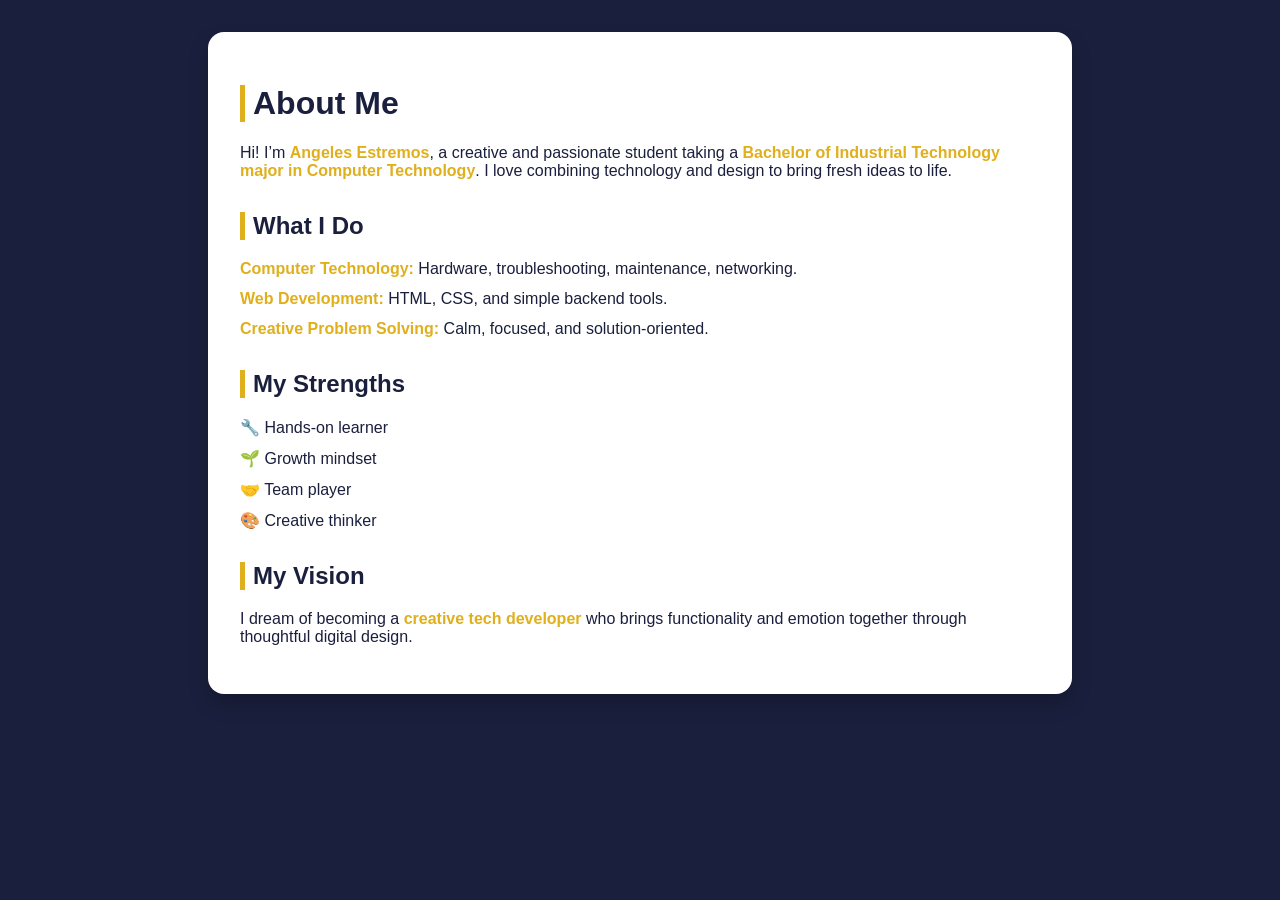
==== about.html @ a6e63833 "Create about.html" ====
<!DOCTYPE html>
<html lang="en">
<head>
  <meta charset="UTF-8" />
  <meta name="viewport" content="width=device-width, initial-scale=1.0"/>
  <title>About Me - Angeles Estremos</title>
  <style>
    :root {
      --navy: #1a1f3d;
      --mustard: hwb(45 11% 12%);
      --white: hsl(0, 0%, 100%);
    }

    body {
      font-family: 'Segoe UI', sans-serif;
      background-color: var(--navy);
      color: var(--white);
      margin: 0;
      padding: 2rem;
      display: flex;
      justify-content: center;
    }

    .container {
      max-width: 800px;
      width: 100%;
      background-color: var(--white);
      color: var(--navy);
      border-radius: 16px;
      padding: 2rem;
      box-shadow: 0 10px 20px rgba(0,0,0,0.2);
    }

    h1, h2 {
      color: var(--navy);
      border-left: 5px solid var(--mustard);
      padding-left: 0.5rem;
    }

    ul {
      list-style: none;
      padding: 0;
      margin: 0;
    }

    li {
      margin-bottom: 0.75rem;
    }

    strong {
      color: var(--mustard);
    }

    .section {
      margin-top: 2rem;
    }

    .contact {
      background-color: var(--mustard);
      color: var(--navy);
      padding: 1rem;
      border-radius: 12px;
      margin-top: 2rem;
    }

    .contact p, .contact li {
      color: var(--navy);
    }

    a {
      text-decoration: none;
      color: var(--navy);
      font-weight: bold;
    }

    a:hover {
      text-decoration: underline;
    }
  </style>
</head>
<body>
  <div class="container">
    <h1>About Me <span style="color: var(--mustard);"></span></h1>
    <p>
      Hi! I’m <strong>Angeles Estremos</strong>, a creative and passionate student taking a 
      <strong>Bachelor of Industrial Technology major in Computer Technology</strong>. I love combining 
      technology and design to bring fresh ideas to life.
    </p>

    <div class="section">
      <h2>What I Do</h2>
      <ul>
        <li><strong>Computer Technology:</strong> Hardware, troubleshooting, maintenance, networking.</li>
        <li><strong>Web Development:</strong> HTML, CSS, and simple backend tools.</li>
        <li><strong>Creative Problem Solving:</strong> Calm, focused, and solution-oriented.</li>
      </ul>
    </div>

    <div class="section">
      <h2>My Strengths</h2>
      <ul>
        <li>🔧 Hands-on learner</li>
        <li>🌱 Growth mindset</li>
        <li>🤝 Team player</li>
        <li>🎨 Creative thinker</li>
      </ul>
    </div>

    <div class="section">
      <h2>My Vision</h2>
      <p>
        I dream of becoming a <strong>creative tech developer</strong> who brings functionality and 
        emotion together through thoughtful digital design.
      </p>
    </div>
    </div>
  </div>
</body>
</html>
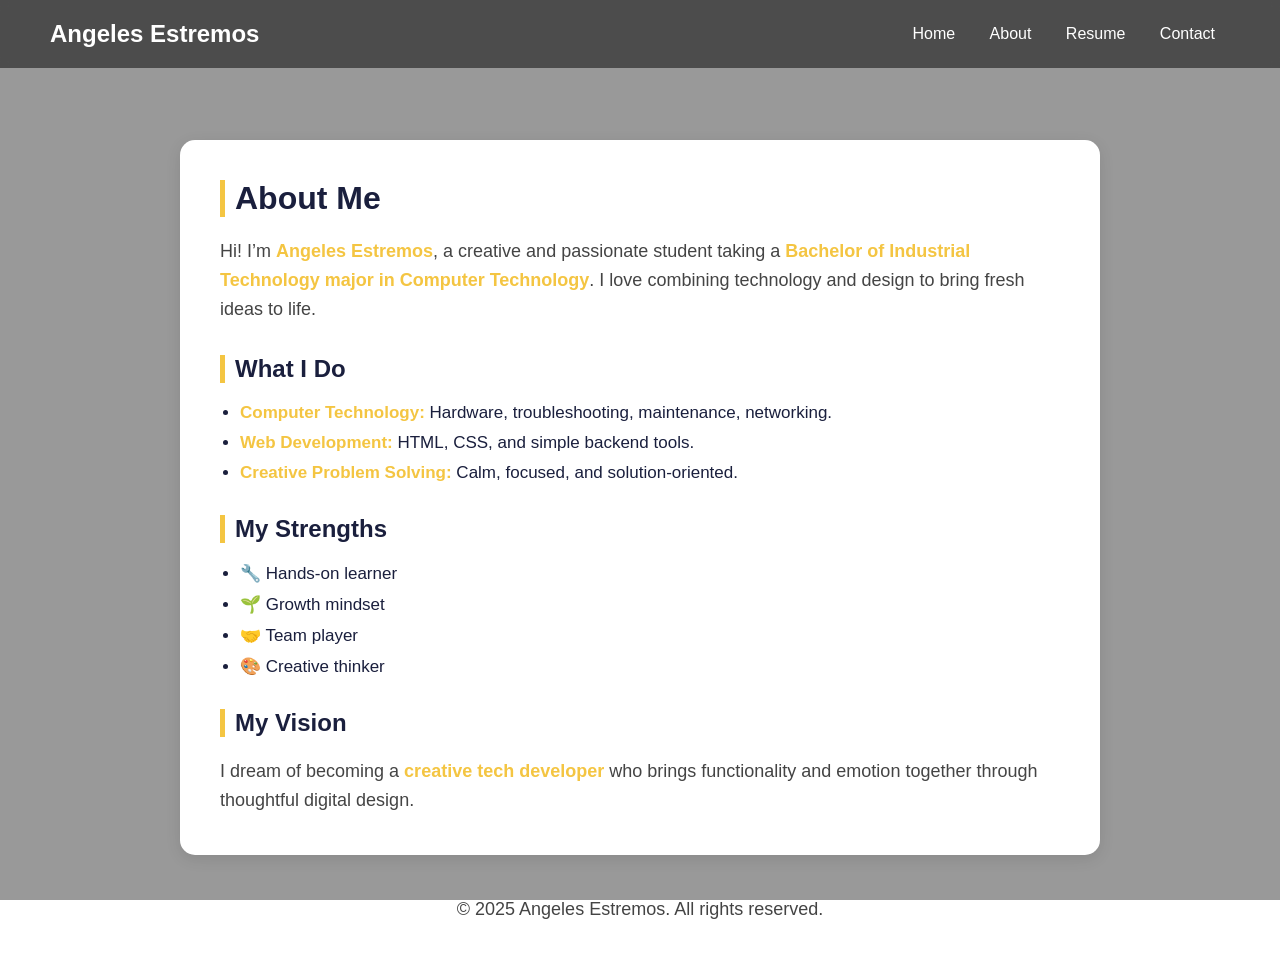
==== commit eb1c2488: "Update about.html" ====
--- a/about.html
+++ b/about.html
@@ -5,115 +5,228 @@
   <meta name="viewport" content="width=device-width, initial-scale=1.0"/>
   <title>About Me - Angeles Estremos</title>
   <style>
-    :root {
-      --navy: #1a1f3d;
-      --mustard: hwb(45 11% 12%);
-      --white: hsl(0, 0%, 100%);
+    * {
+      margin: 0;
+      padding: 0;
+      box-sizing: border-box;
+      font-family: 'Segoe UI', Tahoma, Geneva, Verdana, sans-serif;
+    }
+
+    html, body {
+      height: 100%;
     }
 
     body {
-      font-family: 'Segoe UI', sans-serif;
-      background-color: var(--navy);
-      color: var(--white);
-      margin: 0;
-      padding: 2rem;
+      background: url('https://i.ibb.co/xqNK5LQX/sitecover.png') no-repeat center center fixed;
+      background-size: cover;
+      overflow-x: hidden;
+      color: #333;
+    }
+
+    body::after {
+      content: "";
+      background-color: rgba(0, 0, 0, 0.4);
+      position: fixed;
+      top: 0;
+      left: 0;
+      width: 100%;
+      height: 100%;
+      z-index: -1;
+    }
+
+    header {
       display: flex;
-      justify-content: center;
-    }
-
-    .container {
-      max-width: 800px;
+      justify-content: space-between;
+      align-items: center;
+      padding: 20px 50px;
+      background-color: rgba(0, 0, 0, 0.5);
+      position: fixed;
+      top: 0;
       width: 100%;
-      background-color: var(--white);
-      color: var(--navy);
-      border-radius: 16px;
-      padding: 2rem;
-      box-shadow: 0 10px 20px rgba(0,0,0,0.2);
-    }
-
-    h1, h2 {
-      color: var(--navy);
-      border-left: 5px solid var(--mustard);
-      padding-left: 0.5rem;
+      z-index: 10;
+      backdrop-filter: blur(5px);
+    }
+
+    header h1 {
+      font-size: 24px;
+      font-weight: 600;
+      color: white;
+      padding-left: 0; /* No left padding for yellow line */
+      border: none;     /* Remove border for header title */
+    }
+
+    nav a {
+      margin: 0 15px;
+      color: white;
+      text-decoration: none;
+      font-size: 16px;
+      transition: color 0.3s ease;
+    }
+
+    nav a:hover {
+      color: #00ffc8;
+    }
+
+    #page-content {
+      padding: 140px 20px 40px;
+      max-width: 960px;
+      margin: auto;
+      opacity: 0;
+      transform: translateY(30px);
+      transition: all 0.6s ease;
+    }
+
+    body.loaded #page-content {
+      opacity: 1;
+      transform: translateY(0);
+    }
+
+    .white-container {
+      background-color: white;
+      padding: 40px;
+      border-radius: 15px;
+      box-shadow: 0 4px 15px rgba(0, 0, 0, 0.1);
+      color: #1a1f3d;
+      position: relative;
+    }
+
+    .white-container h1,
+    .white-container h2 {
+      color: #1a1f3d;
+      border-left: 5px solid #f4c542;
+      padding-left: 10px;
+      margin-bottom: 20px;
+    }
+
+    p {
+      font-size: 18px;
+      line-height: 1.6;
+      color: #444;
     }
 
     ul {
-      list-style: none;
-      padding: 0;
-      margin: 0;
+      padding-left: 20px;
+      margin-top: 10px;
     }
 
     li {
-      margin-bottom: 0.75rem;
+      font-size: 17px;
+      margin-bottom: 10px;
     }
 
     strong {
-      color: var(--mustard);
+      color: #f4c542;
     }
 
     .section {
       margin-top: 2rem;
     }
 
-    .contact {
-      background-color: var(--mustard);
-      color: var(--navy);
-      padding: 1rem;
-      border-radius: 12px;
+    .contact-section {
       margin-top: 2rem;
     }
 
-    .contact p, .contact li {
-      color: var(--navy);
-    }
-
-    a {
-      text-decoration: none;
-      color: var(--navy);
-      font-weight: bold;
-    }
-
-    a:hover {
-      text-decoration: underline;
+    .contact-section p {
+      font-size: 18px;
+      margin-bottom: 8px;
+      color: #1a1f3d;
+    }
+
+    footer {
+      text-align: center;
+      font-size: 13px;
+      color: #ccc;
+      margin-top: 40px;
+    }
+
+    @media (max-width: 768px) {
+      header {
+        flex-direction: column;
+        align-items: flex-start;
+        padding: 15px 25px;
+      }
+
+      nav {
+        margin-top: 10px;
+      }
+
+      .white-container {
+        padding: 20px;
+      }
+
+      .white-container h1 {
+        font-size: 28px;
+      }
+
+      .white-container h2 {
+        font-size: 22px;
+      }
+
+      p, li {
+        font-size: 16px;
+      }
     }
   </style>
 </head>
 <body>
-  <div class="container">
-    <h1>About Me <span style="color: var(--mustard);"></span></h1>
-    <p>
-      Hi! I’m <strong>Angeles Estremos</strong>, a creative and passionate student taking a 
-      <strong>Bachelor of Industrial Technology major in Computer Technology</strong>. I love combining 
-      technology and design to bring fresh ideas to life.
-    </p>
-
-    <div class="section">
-      <h2>What I Do</h2>
-      <ul>
-        <li><strong>Computer Technology:</strong> Hardware, troubleshooting, maintenance, networking.</li>
-        <li><strong>Web Development:</strong> HTML, CSS, and simple backend tools.</li>
-        <li><strong>Creative Problem Solving:</strong> Calm, focused, and solution-oriented.</li>
-      </ul>
+
+  <header>
+    <h1>Angeles Estremos</h1>
+    <nav>
+      <a href="index.html">Home</a>
+      <a href="about.html">About</a>
+      <a href="resume.html">Resume</a>
+      <a href="contact.html">Contact</a>
+    </nav>
+  </header>
+
+  <div id="page-content">
+    <div class="white-container">
+      <h1>About Me</h1>
+      <p>
+        Hi! I’m <strong>Angeles Estremos</strong>, a creative and passionate student taking a
+        <strong>Bachelor of Industrial Technology major in Computer Technology</strong>. I love combining
+        technology and design to bring fresh ideas to life.
+      </p>
+
+      <div class="section">
+        <h2>What I Do</h2>
+        <ul>
+          <li><strong>Computer Technology:</strong> Hardware, troubleshooting, maintenance, networking.</li>
+          <li><strong>Web Development:</strong> HTML, CSS, and simple backend tools.</li>
+          <li><strong>Creative Problem Solving:</strong> Calm, focused, and solution-oriented.</li>
+        </ul>
+      </div>
+
+      <div class="section">
+        <h2>My Strengths</h2>
+        <ul>
+          <li>🔧 Hands-on learner</li>
+          <li>🌱 Growth mindset</li>
+          <li>🤝 Team player</li>
+          <li>🎨 Creative thinker</li>
+        </ul>
+      </div>
+
+      <div class="section">
+        <h2>My Vision</h2>
+        <p>
+          I dream of becoming a <strong>creative tech developer</strong> who brings functionality and
+          emotion together through thoughtful digital design.
+        </p>
+      </div>
     </div>
 
-    <div class="section">
-      <h2>My Strengths</h2>
-      <ul>
-        <li>🔧 Hands-on learner</li>
-        <li>🌱 Growth mindset</li>
-        <li>🤝 Team player</li>
-        <li>🎨 Creative thinker</li>
-      </ul>
-    </div>
-
-    <div class="section">
-      <h2>My Vision</h2>
-      <p>
-        I dream of becoming a <strong>creative tech developer</strong> who brings functionality and 
-        emotion together through thoughtful digital design.
-      </p>
-    </div>
-    </div>
+    <footer>
+      <p>&copy; 2025 Angeles Estremos. All rights reserved.</p>
+    </footer>
   </div>
+
+  <script>
+    window.addEventListener("load", () => {
+      document.body.classList.add("loaded");
+    });
+  </script>
+
 </body>
 </html>
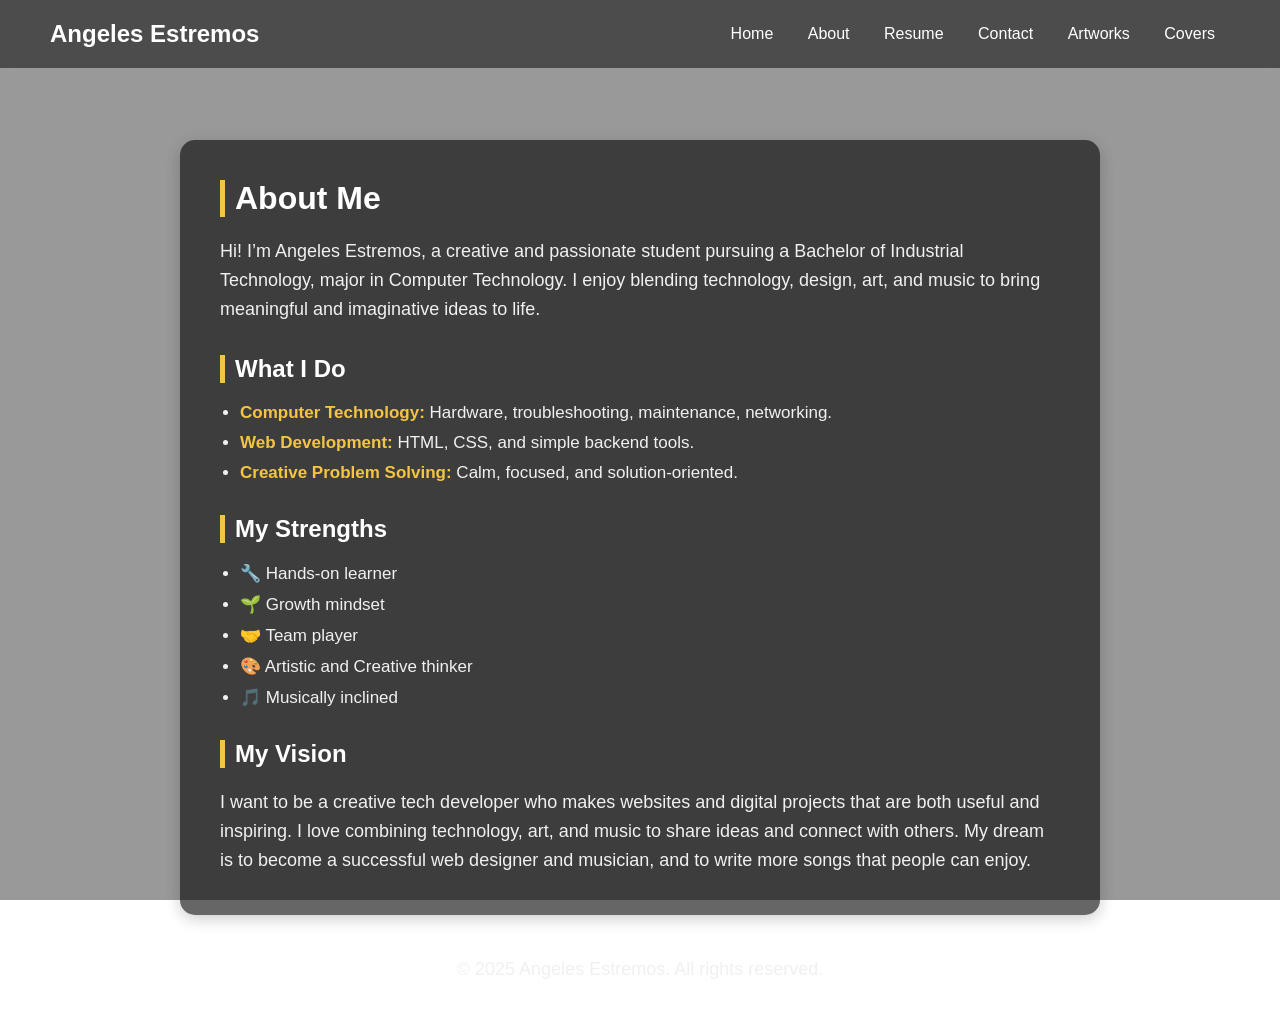
==== commit 07e4ea0d: "Update about.html" ====
--- a/about.html
+++ b/about.html
@@ -20,7 +20,7 @@
       background: url('https://i.ibb.co/xqNK5LQX/sitecover.png') no-repeat center center fixed;
       background-size: cover;
       overflow-x: hidden;
-      color: #333;
+      color: #fff;
     }
 
     body::after {
@@ -51,8 +51,6 @@
       font-size: 24px;
       font-weight: 600;
       color: white;
-      padding-left: 0; /* No left padding for yellow line */
-      border: none;     /* Remove border for header title */
     }
 
     nav a {
@@ -82,17 +80,17 @@
     }
 
     .white-container {
-      background-color: white;
+      background-color: rgba(0, 0, 0, 0.6); /* Changed from white to transparent black */
       padding: 40px;
       border-radius: 15px;
-      box-shadow: 0 4px 15px rgba(0, 0, 0, 0.1);
-      color: #1a1f3d;
+      box-shadow: 0 4px 15px rgba(0, 0, 0, 0.2);
+      color: #fff;
       position: relative;
     }
 
     .white-container h1,
     .white-container h2 {
-      color: #1a1f3d;
+      color: #fff;
       border-left: 5px solid #f4c542;
       padding-left: 10px;
       margin-bottom: 20px;
@@ -101,7 +99,7 @@
     p {
       font-size: 18px;
       line-height: 1.6;
-      color: #444;
+      color: #f0f0f0;
     }
 
     ul {
@@ -112,6 +110,7 @@
     li {
       font-size: 17px;
       margin-bottom: 10px;
+      color: #f0f0f0;
     }
 
     strong {
@@ -129,7 +128,7 @@
     .contact-section p {
       font-size: 18px;
       margin-bottom: 8px;
-      color: #1a1f3d;
+      color: #f0f0f0;
     }
 
     footer {
@@ -177,6 +176,8 @@
       <a href="about.html">About</a>
       <a href="resume.html">Resume</a>
       <a href="contact.html">Contact</a>
+      <a href="artworks.html">Artworks</a>
+      <a href="covers.html">Covers</a>
     </nav>
   </header>
 
@@ -184,9 +185,7 @@
     <div class="white-container">
       <h1>About Me</h1>
       <p>
-        Hi! I’m <strong>Angeles Estremos</strong>, a creative and passionate student taking a
-        <strong>Bachelor of Industrial Technology major in Computer Technology</strong>. I love combining
-        technology and design to bring fresh ideas to life.
+        Hi! I’m Angeles Estremos, a creative and passionate student pursuing a Bachelor of Industrial Technology, major in Computer Technology. I enjoy blending technology, design, art, and music to bring meaningful and imaginative ideas to life.
       </p>
 
       <div class="section">
@@ -204,15 +203,15 @@
           <li>🔧 Hands-on learner</li>
           <li>🌱 Growth mindset</li>
           <li>🤝 Team player</li>
-          <li>🎨 Creative thinker</li>
+          <li>🎨 Artistic and Creative thinker</li>
+          <li>🎵 Musically inclined</li>
         </ul>
       </div>
 
       <div class="section">
         <h2>My Vision</h2>
         <p>
-          I dream of becoming a <strong>creative tech developer</strong> who brings functionality and
-          emotion together through thoughtful digital design.
+          I want to be a creative tech developer who makes websites and digital projects that are both useful and inspiring. I love combining technology, art, and music to share ideas and connect with others. My dream is to become a successful web designer and musician, and to write more songs that people can enjoy.
         </p>
       </div>
     </div>
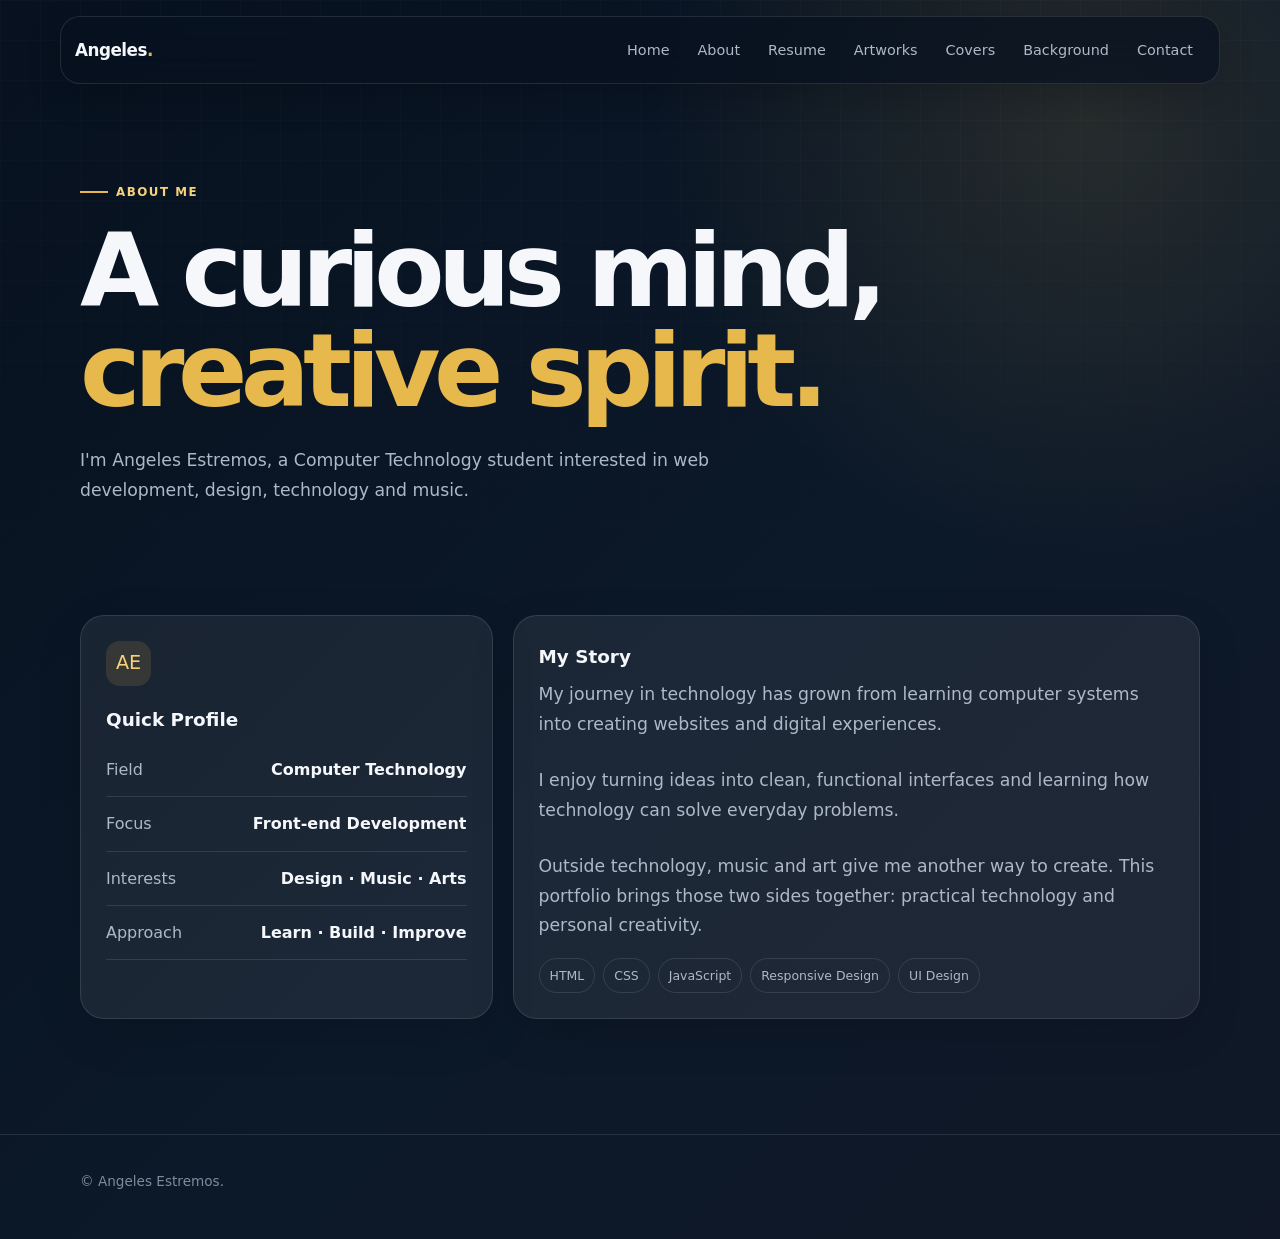
==== commit 765805a3: "Angeles" ====
--- a/about.html
+++ b/about.html
@@ -1,231 +1,173 @@
 <!DOCTYPE html>
 <html lang="en">
+
 <head>
-  <meta charset="UTF-8" />
-  <meta name="viewport" content="width=device-width, initial-scale=1.0"/>
-  <title>About Me - Angeles Estremos</title>
-  <style>
-    * {
-      margin: 0;
-      padding: 0;
-      box-sizing: border-box;
-      font-family: 'Segoe UI', Tahoma, Geneva, Verdana, sans-serif;
-    }
+    <meta charset="UTF-8">
+    <meta name="viewport" content="width=device-width, initial-scale=1.0">
 
-    html, body {
-      height: 100%;
-    }
+    <title>About — Angeles Estremos</title>
 
-    body {
-      background: url('https://i.ibb.co/xqNK5LQX/sitecover.png') no-repeat center center fixed;
-      background-size: cover;
-      overflow-x: hidden;
-      color: #fff;
-    }
+    <meta name="description"
+        content="Learn more about Angeles Estremos, his background, interests, technology skills and creative work.">
 
-    body::after {
-      content: "";
-      background-color: rgba(0, 0, 0, 0.4);
-      position: fixed;
-      top: 0;
-      left: 0;
-      width: 100%;
-      height: 100%;
-      z-index: -1;
-    }
+    <link rel="stylesheet" href="style.css">
+</head>
 
-    header {
-      display: flex;
-      justify-content: space-between;
-      align-items: center;
-      padding: 20px 50px;
-      background-color: rgba(0, 0, 0, 0.5);
-      position: fixed;
-      top: 0;
-      width: 100%;
-      z-index: 10;
-      backdrop-filter: blur(5px);
-    }
-
-    header h1 {
-      font-size: 24px;
-      font-weight: 600;
-      color: white;
-    }
-
-    nav a {
-      margin: 0 15px;
-      color: white;
-      text-decoration: none;
-      font-size: 16px;
-      transition: color 0.3s ease;
-    }
-
-    nav a:hover {
-      color: #00ffc8;
-    }
-
-    #page-content {
-      padding: 140px 20px 40px;
-      max-width: 960px;
-      margin: auto;
-      opacity: 0;
-      transform: translateY(30px);
-      transition: all 0.6s ease;
-    }
-
-    body.loaded #page-content {
-      opacity: 1;
-      transform: translateY(0);
-    }
-
-    .white-container {
-      background-color: rgba(0, 0, 0, 0.6); /* Changed from white to transparent black */
-      padding: 40px;
-      border-radius: 15px;
-      box-shadow: 0 4px 15px rgba(0, 0, 0, 0.2);
-      color: #fff;
-      position: relative;
-    }
-
-    .white-container h1,
-    .white-container h2 {
-      color: #fff;
-      border-left: 5px solid #f4c542;
-      padding-left: 10px;
-      margin-bottom: 20px;
-    }
-
-    p {
-      font-size: 18px;
-      line-height: 1.6;
-      color: #f0f0f0;
-    }
-
-    ul {
-      padding-left: 20px;
-      margin-top: 10px;
-    }
-
-    li {
-      font-size: 17px;
-      margin-bottom: 10px;
-      color: #f0f0f0;
-    }
-
-    strong {
-      color: #f4c542;
-    }
-
-    .section {
-      margin-top: 2rem;
-    }
-
-    .contact-section {
-      margin-top: 2rem;
-    }
-
-    .contact-section p {
-      font-size: 18px;
-      margin-bottom: 8px;
-      color: #f0f0f0;
-    }
-
-    footer {
-      text-align: center;
-      font-size: 13px;
-      color: #ccc;
-      margin-top: 40px;
-    }
-
-    @media (max-width: 768px) {
-      header {
-        flex-direction: column;
-        align-items: flex-start;
-        padding: 15px 25px;
-      }
-
-      nav {
-        margin-top: 10px;
-      }
-
-      .white-container {
-        padding: 20px;
-      }
-
-      .white-container h1 {
-        font-size: 28px;
-      }
-
-      .white-container h2 {
-        font-size: 22px;
-      }
-
-      p, li {
-        font-size: 16px;
-      }
-    }
-  </style>
-</head>
 <body>
 
-  <header>
-    <h1>Angeles Estremos</h1>
-    <nav>
-      <a href="index.html">Home</a>
-      <a href="about.html">About</a>
-      <a href="resume.html">Resume</a>
-      <a href="contact.html">Contact</a>
-      <a href="artworks.html">Artworks</a>
-      <a href="covers.html">Covers</a>
+    <nav class="nav">
+
+        <div class="nav-inner">
+
+            <a class="logo" href="index.html">
+                Angeles<span>.</span>
+            </a>
+
+            <button class="menu" aria-label="Open menu">
+                ☰
+            </button>
+
+            <div class="nav-links">
+
+                <a href="index.html">Home</a>
+                <a href="about.html">About</a>
+                <a href="resume.html">Resume</a>
+                <a href="artsworks.html">Artworks</a>
+                <a href="covers.html">Covers</a>
+                <a href="background.html">Background</a>
+                <a href="contact.html">Contact</a>
+
+            </div>
+
+        </div>
+
     </nav>
-  </header>
 
-  <div id="page-content">
-    <div class="white-container">
-      <h1>About Me</h1>
-      <p>
-        Hi! I’m Angeles Estremos, a creative and passionate student pursuing a Bachelor of Industrial Technology, major in Computer Technology. I enjoy blending technology, design, art, and music to bring meaningful and imaginative ideas to life.
-      </p>
 
-      <div class="section">
-        <h2>What I Do</h2>
-        <ul>
-          <li><strong>Computer Technology:</strong> Hardware, troubleshooting, maintenance, networking.</li>
-          <li><strong>Web Development:</strong> HTML, CSS, and simple backend tools.</li>
-          <li><strong>Creative Problem Solving:</strong> Calm, focused, and solution-oriented.</li>
-        </ul>
-      </div>
+    <main>
 
-      <div class="section">
-        <h2>My Strengths</h2>
-        <ul>
-          <li>🔧 Hands-on learner</li>
-          <li>🌱 Growth mindset</li>
-          <li>🤝 Team player</li>
-          <li>🎨 Artistic and Creative thinker</li>
-          <li>🎵 Musically inclined</li>
-        </ul>
-      </div>
+        <section class="page-head container reveal">
 
-      <div class="section">
-        <h2>My Vision</h2>
-        <p>
-          I want to be a creative tech developer who makes websites and digital projects that are both useful and inspiring. I love combining technology, art, and music to share ideas and connect with others. My dream is to become a successful web designer and musician, and to write more songs that people can enjoy.
-        </p>
-      </div>
-    </div>
+            <div class="eyebrow">
+                About me
+            </div>
+
+            <h1>
+                A curious mind,
+                <br>
+                <em>creative spirit.</em>
+            </h1>
+
+            <p class="lead">
+                I'm Angeles Estremos, a Computer Technology student
+                interested in web development, design, technology
+                and music.
+            </p>
+
+        </section>
+
+
+        <section class="section container">
+
+            <div class="profile">
+
+
+                <div class="card">
+
+                    <div class="icon">
+                        AE
+                    </div>
+
+                    <h3>
+                        Quick Profile
+                    </h3>
+
+                    <div class="stat">
+                        <span>Field</span>
+                        <strong>Computer Technology</strong>
+                    </div>
+
+                    <div class="stat">
+                        <span>Focus</span>
+                        <strong>Front-end Development</strong>
+                    </div>
+
+                    <div class="stat">
+                        <span>Interests</span>
+                        <strong>Design · Music · Arts</strong>
+                    </div>
+
+                    <div class="stat">
+                        <span>Approach</span>
+                        <strong>Learn · Build · Improve</strong>
+                    </div>
+
+                </div>
+
+
+                <div class="card">
+
+                    <h3>
+                        My Story
+                    </h3>
+
+                    <p class="lead">
+                        My journey in technology has grown from learning
+                        computer systems into creating websites and
+                        digital experiences.
+                    </p>
+
+                    <br>
+
+                    <p class="lead">
+                        I enjoy turning ideas into clean, functional
+                        interfaces and learning how technology can solve
+                        everyday problems.
+                    </p>
+
+                    <br>
+
+                    <p class="lead">
+                        Outside technology, music and art give me another
+                        way to create. This portfolio brings those two
+                        sides together: practical technology and personal
+                        creativity.
+                    </p>
+
+
+                    <div class="tags">
+
+                        <span class="tag">HTML</span>
+                        <span class="tag">CSS</span>
+                        <span class="tag">JavaScript</span>
+                        <span class="tag">Responsive Design</span>
+                        <span class="tag">UI Design</span>
+
+                    </div>
+
+                </div>
+
+            </div>
+
+        </section>
+
+    </main>
+
 
     <footer>
-      <p>&copy; 2025 Angeles Estremos. All rights reserved.</p>
+
+        <div class="container">
+
+            © <span class="year"></span>
+            Angeles Estremos.
+
+        </div>
+
     </footer>
-  </div>
 
-  <script>
-    window.addEventListener("load", () => {
-      document.body.classList.add("loaded");
-    });
-  </script>
+
+    <script src="script.js"></script>
 
 </body>
+
 </html>
--- a/style.css
+++ b/style.css
@@ -0,0 +1,1205 @@
+:root {
+    --bg: #07111f;
+    --bg2: #0c1929;
+
+    --card: rgba(255, 255, 255, 0.065);
+    --card2: rgba(255, 255, 255, 0.095);
+
+    --text: #f5f7fb;
+    --muted: #aeb9c8;
+
+    --gold: #e7b84b;
+    --gold2: #f5d27b;
+
+    --line: rgba(255, 255, 255, 0.11);
+
+    --shadow: 0 24px 70px rgba(0, 0, 0, 0.28);
+
+    --radius: 24px;
+
+    --max: 1120px;
+}
+
+
+/* RESET */
+
+* {
+    box-sizing: border-box;
+    margin: 0;
+    padding: 0;
+}
+
+
+html {
+    scroll-behavior: smooth;
+}
+
+
+body {
+
+    font-family:
+        Inter,
+        ui-sans-serif,
+        system-ui,
+        -apple-system,
+        BlinkMacSystemFont,
+        "Segoe UI",
+        sans-serif;
+
+    background:
+
+        radial-gradient(
+            circle at 85% 10%,
+            rgba(231, 184, 75, 0.12),
+            transparent 28%
+        ),
+
+        linear-gradient(
+            135deg,
+            var(--bg),
+            var(--bg2) 55%,
+            #101827
+        );
+
+    color: var(--text);
+
+    min-height: 100vh;
+
+    line-height: 1.7;
+
+}
+
+
+/* GRID BACKGROUND */
+
+body::before {
+
+    content: "";
+
+    position: fixed;
+
+    inset: 0;
+
+    pointer-events: none;
+
+    background:
+
+        linear-gradient(
+            rgba(255,255,255,.018) 1px,
+            transparent 1px
+        ),
+
+        linear-gradient(
+            90deg,
+            rgba(255,255,255,.018) 1px,
+            transparent 1px
+        );
+
+    background-size: 40px 40px;
+
+    mask-image:
+        linear-gradient(
+            to bottom,
+            black,
+            transparent 85%
+        );
+
+}
+
+
+/* LINKS */
+
+a {
+
+    color: inherit;
+
+    text-decoration: none;
+
+}
+
+
+/* CONTAINER */
+
+.container {
+
+    width:
+        min(
+            calc(100% - 40px),
+            var(--max)
+        );
+
+    margin: auto;
+
+}
+
+
+/* NAVIGATION */
+
+.nav {
+
+    position: sticky;
+
+    top: 16px;
+
+    z-index: 20;
+
+    width:
+        min(
+            calc(100% - 28px),
+            1160px
+        );
+
+    margin: 16px auto 0;
+
+    padding: 12px 14px;
+
+    border:
+        1px solid var(--line);
+
+    background:
+        rgba(7,17,31,.72);
+
+    backdrop-filter:
+        blur(18px);
+
+    border-radius: 20px;
+
+    box-shadow:
+        0 12px 35px rgba(0,0,0,.18);
+
+}
+
+
+.nav-inner {
+
+    display: flex;
+
+    align-items: center;
+
+    justify-content: space-between;
+
+    gap: 20px;
+
+}
+
+
+.logo {
+
+    font-weight: 800;
+
+    letter-spacing: -.03em;
+
+    font-size: 1.05rem;
+
+}
+
+
+.logo span {
+
+    color: var(--gold);
+
+}
+
+
+.nav-links {
+
+    display: flex;
+
+    gap: 4px;
+
+    align-items: center;
+
+}
+
+
+.nav-links a {
+
+    padding: 9px 12px;
+
+    border-radius: 12px;
+
+    color: var(--muted);
+
+    font-size: .9rem;
+
+    transition: .2s;
+
+}
+
+
+.nav-links a:hover,
+.nav-links a.active {
+
+    color: var(--text);
+
+    background:
+        rgba(255,255,255,.08);
+
+}
+
+
+.menu {
+
+    display: none;
+
+    border:
+        1px solid var(--line);
+
+    background: transparent;
+
+    color: white;
+
+    border-radius: 10px;
+
+    padding: 8px 10px;
+
+    font-size: 1.1rem;
+
+}
+
+
+/* HERO */
+
+.hero {
+
+    padding:
+        100px 0 75px;
+
+    display: grid;
+
+    grid-template-columns:
+        1.35fr .65fr;
+
+    gap: 55px;
+
+    align-items: center;
+
+}
+
+
+/* EYEBROW */
+
+.eyebrow {
+
+    display: inline-flex;
+
+    align-items: center;
+
+    gap: 8px;
+
+    color: var(--gold2);
+
+    font-weight: 700;
+
+    text-transform: uppercase;
+
+    letter-spacing: .13em;
+
+    font-size: .74rem;
+
+    margin-bottom: 18px;
+
+}
+
+
+.eyebrow::before {
+
+    content: "";
+
+    width: 28px;
+
+    height: 2px;
+
+    background: var(--gold);
+
+}
+
+
+/* HEADINGS */
+
+h1 {
+
+    font-size:
+        clamp(
+            3.1rem,
+            8vw,
+            6.4rem
+        );
+
+    line-height: .98;
+
+    letter-spacing: -.065em;
+
+    margin-bottom: 25px;
+
+}
+
+
+h1 em {
+
+    font-style: normal;
+
+    color: var(--gold);
+
+}
+
+
+h2 {
+
+    font-size:
+        clamp(
+            2rem,
+            4vw,
+            3.2rem
+        );
+
+    line-height: 1.05;
+
+    letter-spacing: -.045em;
+
+    margin-bottom: 14px;
+
+}
+
+
+h3 {
+
+    font-size: 1.15rem;
+
+    margin-bottom: 8px;
+
+}
+
+
+/* TEXT */
+
+.lead {
+
+    font-size: 1.08rem;
+
+    color: var(--muted);
+
+    max-width: 690px;
+
+}
+
+
+/* BUTTONS */
+
+.actions {
+
+    display: flex;
+
+    gap: 12px;
+
+    flex-wrap: wrap;
+
+    margin-top: 30px;
+
+}
+
+
+.btn {
+
+    display: inline-flex;
+
+    align-items: center;
+
+    justify-content: center;
+
+    padding: 12px 18px;
+
+    border-radius: 13px;
+
+    font-weight: 750;
+
+    border:
+        1px solid var(--line);
+
+    transition: .2s;
+
+}
+
+
+.btn.primary {
+
+    background: var(--gold);
+
+    color: #10151c;
+
+    border-color: var(--gold);
+
+}
+
+
+.btn:hover {
+
+    transform:
+        translateY(-2px);
+
+    filter:
+        brightness(1.06);
+
+}
+
+
+/* HERO CARD */
+
+.hero-card {
+
+    min-height: 360px;
+
+    border:
+        1px solid var(--line);
+
+    border-radius: 32px;
+
+    background:
+        linear-gradient(
+            145deg,
+            rgba(231,184,75,.18),
+            rgba(255,255,255,.045)
+        );
+
+    box-shadow: var(--shadow);
+
+    display: flex;
+
+    align-items: center;
+
+    justify-content: center;
+
+    position: relative;
+
+    overflow: hidden;
+
+}
+
+
+.hero-card::after {
+
+    content: "";
+
+    position: absolute;
+
+    width: 230px;
+
+    height: 230px;
+
+    border-radius: 50%;
+
+    background:
+        rgba(231,184,75,.18);
+
+    filter: blur(5px);
+
+}
+.avatar {
+    width: 350px;
+    height: 360px;
+    overflow: hidden;
+    margin: 0;
+    padding: 0;
+    background: none;
+    border: none;
+    border-radius: 0;
+    box-shadow: none;
+}
+
+.avatar img {
+    width: 100%;
+    height: 100%;
+    display: block;
+    object-fit: cover;
+    object-position: center;
+    border: none;
+    border-radius: 0;
+    box-shadow: none;
+    filter: none;
+}
+
+@media (max-width: 768px) {
+
+    .avatar {
+        width: 210px;
+        height: 210px;
+        margin: 20px auto;
+    }
+
+}
+
+/* SECTIONS */
+
+.section {
+
+    padding: 75px 0;
+
+}
+
+
+.section-head {
+
+    display: flex;
+
+    justify-content: space-between;
+
+    align-items: end;
+
+    gap: 30px;
+
+    margin-bottom: 30px;
+
+}
+
+
+.section-head p {
+
+    color: var(--muted);
+
+    max-width: 600px;
+
+}
+
+
+/* PAGE HEADER */
+
+.page-head {
+
+    padding:
+        90px 0 35px;
+
+}
+
+
+.page-head p {
+
+    color: var(--muted);
+
+    max-width: 700px;
+
+}
+
+
+/* GRIDS */
+
+.grid {
+
+    display: grid;
+
+    grid-template-columns:
+        repeat(3, 1fr);
+
+    gap: 18px;
+
+}
+
+
+.grid.two {
+
+    grid-template-columns:
+        repeat(2, 1fr);
+
+}
+
+
+/* CARDS */
+
+.card {
+
+    border:
+        1px solid var(--line);
+
+    background:
+        var(--card);
+
+    border-radius:
+        var(--radius);
+
+    padding: 25px;
+
+    box-shadow:
+        0 15px 45px
+        rgba(0,0,0,.13);
+
+    transition: .25s;
+
+}
+
+
+.card:hover {
+
+    transform:
+        translateY(-5px);
+
+    background:
+        var(--card2);
+
+}
+
+
+/* ICON */
+
+.icon {
+
+    width: 45px;
+
+    height: 45px;
+
+    border-radius: 14px;
+
+    display: grid;
+
+    place-items: center;
+
+    background:
+        rgba(231,184,75,.13);
+
+    color: var(--gold2);
+
+    font-size: 1.2rem;
+
+    margin-bottom: 18px;
+
+}
+
+
+/* TAGS */
+
+.tags {
+
+    display: flex;
+
+    gap: 8px;
+
+    flex-wrap: wrap;
+
+    margin-top: 18px;
+
+}
+
+
+.tag {
+
+    padding:
+        6px 10px;
+
+    border:
+        1px solid var(--line);
+
+    border-radius:
+        999px;
+
+    color: var(--muted);
+
+    font-size: .78rem;
+
+}
+
+
+/* PROFILE */
+
+.profile {
+
+    display: grid;
+
+    grid-template-columns:
+        .75fr 1.25fr;
+
+    gap: 20px;
+
+}
+
+
+.stat {
+
+    display: flex;
+
+    justify-content: space-between;
+
+    padding: 13px 0;
+
+    border-bottom:
+        1px solid var(--line);
+
+    color: var(--muted);
+
+}
+
+
+.stat strong {
+
+    color: var(--text);
+
+}
+
+
+/* TIMELINE */
+
+.timeline {
+
+    position: relative;
+
+    padding-left: 28px;
+
+}
+
+
+.timeline::before {
+
+    content: "";
+
+    position: absolute;
+
+    left: 6px;
+
+    top: 8px;
+
+    bottom: 8px;
+
+    width: 1px;
+
+    background:
+        var(--line);
+
+}
+
+
+.timeline-item {
+
+    position: relative;
+
+    padding:
+        0 0 28px;
+
+}
+
+
+.timeline-item::before {
+
+    content: "";
+
+    position: absolute;
+
+    left: -27px;
+
+    top: 8px;
+
+    width: 9px;
+
+    height: 9px;
+
+    border-radius: 50%;
+
+    background:
+        var(--gold);
+
+    box-shadow:
+        0 0 0 5px
+        rgba(231,184,75,.12);
+
+}
+
+
+.date {
+
+    font-size: .78rem;
+
+    color: var(--gold2);
+
+    font-weight: 700;
+
+    text-transform: uppercase;
+
+    letter-spacing: .08em;
+
+}
+
+
+/* ARTWORKS */
+
+.gallery {
+
+    display: grid;
+
+    grid-template-columns:
+        repeat(3, 1fr);
+
+    gap: 16px;
+
+}
+
+
+.art {
+
+    aspect-ratio: 4 / 3;
+
+    border-radius: 22px;
+
+    border:
+        1px solid var(--line);
+
+    background:
+        linear-gradient(
+            135deg,
+            rgba(231,184,75,.18),
+            rgba(255,255,255,.04)
+        );
+
+    padding: 20px;
+
+    display: flex;
+
+    flex-direction: column;
+
+    justify-content: end;
+
+    overflow: hidden;
+
+    position: relative;
+
+}
+
+
+.art::before {
+
+    content: "";
+
+    position: absolute;
+
+    width: 170px;
+
+    height: 170px;
+
+    border-radius: 50%;
+
+    background:
+        rgba(231,184,75,.12);
+
+    top: -60px;
+
+    right: -40px;
+
+}
+
+
+.art strong,
+.art span {
+
+    position: relative;
+
+}
+
+
+.art span {
+
+    color: var(--muted);
+
+    font-size: .85rem;
+
+}
+
+
+/* MUSIC CARDS */
+
+.cover-card {
+
+    overflow: hidden;
+
+    padding: 0;
+
+}
+
+
+.cover-visual {
+
+    height: 190px;
+
+    display: grid;
+
+    place-items: center;
+
+    background:
+        linear-gradient(
+            135deg,
+            rgba(231,184,75,.22),
+            rgba(255,255,255,.03)
+        );
+
+    font-size: 3rem;
+
+}
+
+
+.cover-body {
+
+    padding: 22px;
+
+}
+
+
+.cover-body p {
+
+    color: var(--muted);
+
+    font-size: .9rem;
+
+}
+
+
+/* CONTACT */
+
+.contact-grid {
+
+    display: grid;
+
+    grid-template-columns:
+        .8fr 1.2fr;
+
+    gap: 18px;
+
+}
+
+
+.contact-link {
+
+    display: flex;
+
+    align-items: center;
+
+    gap: 14px;
+
+    padding: 17px 0;
+
+    border-bottom:
+        1px solid var(--line);
+
+}
+
+
+.contact-link:last-child {
+
+    border: 0;
+
+}
+
+
+.contact-link small {
+
+    display: block;
+
+    color: var(--muted);
+
+}
+
+
+/* FOOTER */
+
+footer {
+
+    padding:
+        35px 0 45px;
+
+    color: #7f8b9b;
+
+    font-size: .85rem;
+
+    border-top:
+        1px solid var(--line);
+
+    margin-top: 40px;
+
+}
+
+
+/* ANIMATION */
+
+.reveal {
+
+    animation:
+        rise .7s ease both;
+
+}
+
+
+@keyframes rise {
+
+    from {
+
+        opacity: 0;
+
+        transform:
+            translateY(15px);
+
+    }
+
+    to {
+
+        opacity: 1;
+
+        transform:
+            none;
+
+    }
+
+}
+
+
+/* TABLET */
+
+@media (max-width: 850px) {
+
+    .nav-links {
+
+        display: none;
+
+        position: absolute;
+
+        left: 0;
+
+        right: 0;
+
+        top: 68px;
+
+        flex-direction: column;
+
+        align-items: stretch;
+
+        padding: 10px;
+
+        background:
+            rgba(7,17,31,.97);
+
+        border:
+            1px solid var(--line);
+
+        border-radius: 16px;
+
+    }
+
+
+    .nav-links.open {
+
+        display: flex;
+
+    }
+
+
+    .nav-links a {
+
+        padding: 12px;
+
+    }
+
+
+    .menu {
+
+        display: block;
+
+    }
+
+
+    .hero {
+
+        grid-template-columns: 1fr;
+
+        padding-top: 70px;
+
+    }
+
+
+    .hero-card {
+
+        min-height: 270px;
+
+    }
+
+
+    .grid,
+    .grid.two,
+    .gallery,
+    .profile,
+    .contact-grid {
+
+        grid-template-columns: 1fr;
+
+    }
+
+
+    .section-head {
+
+        display: block;
+
+    }
+
+
+    .section-head p {
+
+        margin-top: 10px;
+
+    }
+
+}
+
+
+/* MOBILE */
+
+@media (max-width: 500px) {
+
+    .container {
+
+        width:
+            min(
+                calc(100% - 28px),
+                var(--max)
+            );
+
+    }
+
+
+    .nav {
+
+        top: 8px;
+
+    }
+
+
+    .hero {
+
+        padding:
+            65px 0 45px;
+
+    }
+
+
+    h1 {
+
+        font-size: 3.2rem;
+
+    }
+
+
+    .section {
+
+        padding: 50px 0;
+
+    }
+
+
+    .hero-card {
+
+        min-height: 230px;
+
+    }
+
+
+    .avatar {
+
+        width: 140px;
+
+        height: 140px;
+
+        font-size: 3rem;
+
+    }
+
+}
